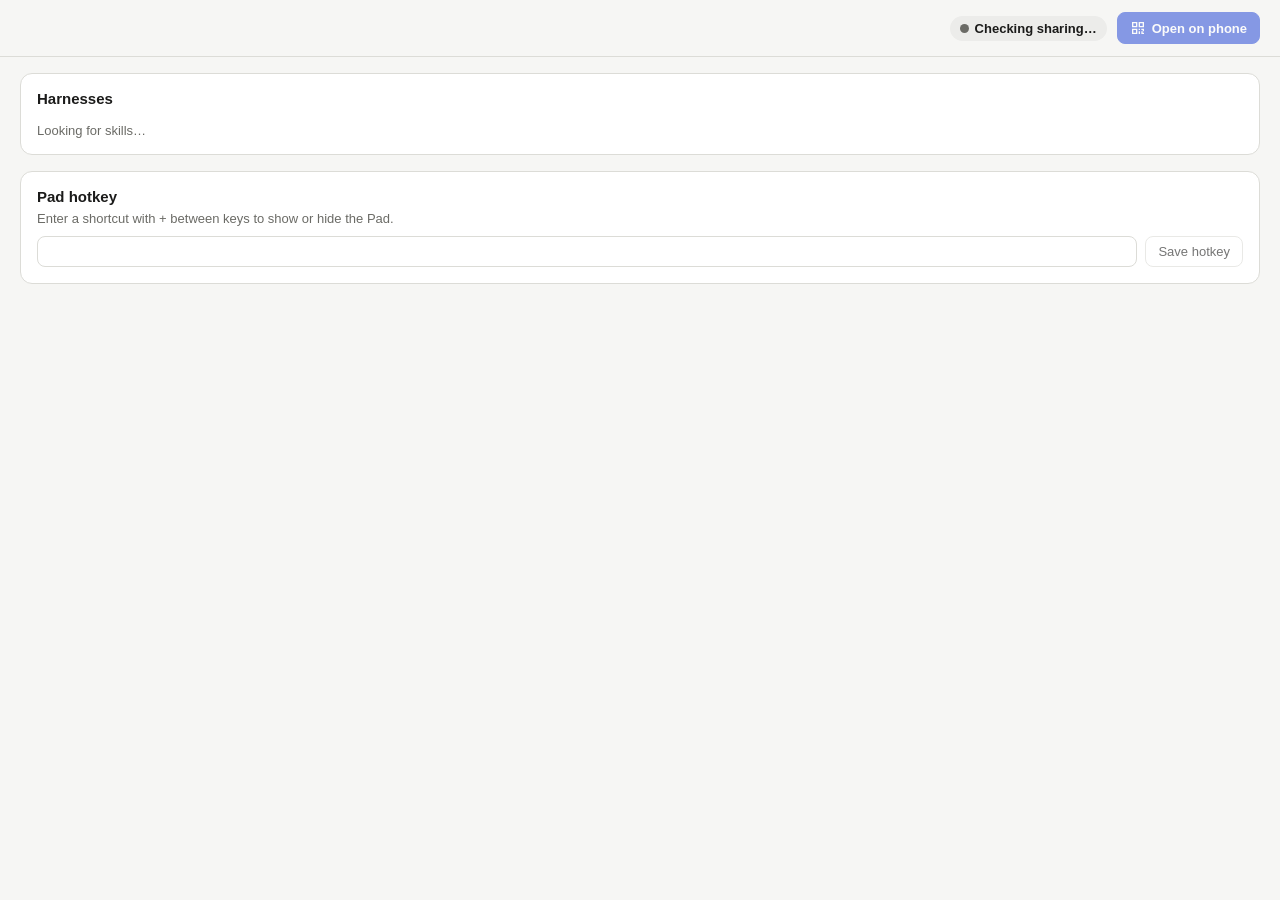
==== crates/app/ui/index.html @ 4991b8f2 "Implement the Skills Pad desktop shell Co-Authored-By: Codex <noreply@openai.com>" ====
<!doctype html>
<html lang="en">
<head>
  <meta charset="utf-8">
  <meta name="viewport" content="width=device-width, initial-scale=1">
  <title>Skills Pad</title>
  <link rel="stylesheet" href="pad.css">
  <script src="pad.js" defer></script>
</head>
<body>
  <header class="toolbar">
    <span class="pill" role="status">
      <span id="sharing-dot" class="dot" aria-hidden="true"></span>
      <span id="sharing-status">Checking sharing…</span>
    </span>
    <button id="open-on-phone" class="btn primary" type="button" disabled>
      <svg viewBox="0 0 24 24" width="16" height="16" fill="currentColor" aria-hidden="true">
        <path d="M3 3h8v8H3zm2 2v4h4V5zm8-2h8v8h-8zm2 2v4h4V5zM3 13h8v8H3zm2 2v4h4v-4zm8-2h2v2h-2zm4 0h4v2h-4zm-4 4h2v4h-2zm4 0h2v2h2v2h-4zm2-2h2v2h-2z"/>
      </svg>
      Open on phone
    </button>
    <button id="stop-sharing" class="btn danger" type="button" hidden>Stop sharing</button>
  </header>
  <main>
    <p id="sharing-error" class="error" role="alert" hidden></p>

    <section id="pairing" class="card share" aria-labelledby="pairing-title" hidden>
      <h2 id="pairing-title">Open on phone</h2>
      <p class="muted">Scan the QR code with your phone’s camera.</p>
      <img id="qr" width="216" height="216" alt="QR code for the sharing URL">
      <p id="sharing-url" class="url"></p>
    </section>

    <section class="card" aria-labelledby="harness-heading">
      <h2 id="harness-heading">Harnesses</h2>
      <ul id="harnesses" class="palette" aria-label="Harness skill counts"></ul>
      <p id="harness-message" class="muted" role="status">Looking for skills…</p>
    </section>

    <section class="card">
      <form id="hotkey-form">
        <label for="hotkey">Pad hotkey</label>
        <p id="hotkey-help" class="muted">Enter a shortcut with + between keys to show or hide the Pad.</p>
        <div class="form-row">
          <input id="hotkey" type="text" autocomplete="off" autocapitalize="off" spellcheck="false"
                 aria-describedby="hotkey-help hotkey-error" required disabled>
          <button id="save-hotkey" class="btn" type="submit" disabled>Save hotkey</button>
        </div>
        <p id="hotkey-error" class="error" role="alert" hidden></p>
        <p id="hotkey-status" class="muted" role="status" hidden></p>
      </form>
    </section>
  </main>
</body>
</html>
---- crates/app/ui/pad.css ----
:root {
  color-scheme: light dark;
  --bg: #f6f6f4;
  --surface: #fff;
  --surface-2: #ececea;
  --text: #1b1b1a;
  --muted: #6b6b66;
  --line: #dcdcd7;
  --accent: #3b5bdb;
  --accent-text: #fff;
  --working: #2f9e44;
  --danger: #b42626;
  font: 13px -apple-system, BlinkMacSystemFont, "Segoe UI", Roboto, sans-serif;
}

@media (prefers-color-scheme: dark) {
  :root {
    --bg: #121212;
    --surface: #1d1d1c;
    --surface-2: #2a2a28;
    --text: #ececea;
    --muted: #9a9a94;
    --line: #33332f;
    --accent: #748ffc;
    --accent-text: #0d0d0d;
    --working: #51cf66;
    --danger: #ff8787;
  }
}

* { box-sizing: border-box; }
[hidden] { display: none !important; }

body {
  margin: 0;
  color: var(--text);
  background: var(--bg);
}

.toolbar {
  display: flex;
  flex-wrap: wrap;
  justify-content: flex-end;
  align-items: center;
  gap: 10px;
  padding: 12px 20px;
  border-bottom: 1px solid var(--line);
}

.pill {
  display: inline-flex;
  gap: 6px;
  align-items: center;
  padding: 5px 10px;
  border-radius: 999px;
  background: var(--surface-2);
  font-weight: 600;
}

.dot { width: 9px; height: 9px; border-radius: 50%; background: var(--muted); }
.dot.active { background: var(--working); }

main {
  display: grid;
  gap: 16px;
  padding: 16px 20px 20px;
}

.card {
  min-width: 0;
  padding: 16px;
  border: 1px solid var(--line);
  border-radius: 12px;
  background: var(--surface);
}

h2, label { margin: 0; font-size: 15px; font-weight: 650; }
p { margin: 6px 0 0; }
.muted { color: var(--muted); }
.error { color: var(--danger); }

.palette {
  display: flex;
  flex-wrap: wrap;
  gap: 8px;
  margin: 10px 0 0;
  padding: 0;
  list-style: none;
}

.chip {
  display: inline-flex;
  gap: 6px;
  align-items: center;
  padding: 5px 10px;
  border: 1px solid var(--line);
  border-radius: 8px;
  background: var(--surface-2);
  font-weight: 600;
  font-size: 12.5px;
}

.count { color: var(--muted); font-weight: 500; font-variant-numeric: tabular-nums; }

.btn, input {
  color: inherit;
  background: var(--surface);
  border: 1px solid var(--line);
  border-radius: 8px;
  font: inherit;
  padding: 7px 12px;
}

.btn {
  display: inline-flex;
  align-items: center;
  gap: 6px;
  white-space: nowrap;
  cursor: pointer;
}

.btn:hover { background: var(--surface-2); }
.btn.primary { color: var(--accent-text); background: var(--accent); border-color: var(--accent); font-weight: 600; }
.btn.primary:not(:disabled):hover { filter: brightness(1.1); }
.btn.danger { color: var(--danger); }
.btn:disabled { opacity: .6; cursor: default; }
:focus-visible { outline: 2px solid var(--accent); outline-offset: 2px; }

.form-row { display: flex; gap: 8px; margin: 10px 0 0; }
.form-row input { flex: 1; min-width: 0; }

.share { text-align: center; }
.share h2 { font-size: 20px; }

#qr {
  display: block;
  margin: 10px auto;
  padding: 8px;
  border-radius: 10px;
  background: #fff;
}

.url {
  padding: 8px 10px;
  border-radius: 8px;
  background: var(--surface-2);
  font: 12px ui-monospace, SFMono-Regular, Menlo, monospace;
  overflow-wrap: anywhere;
  text-align: left;
}
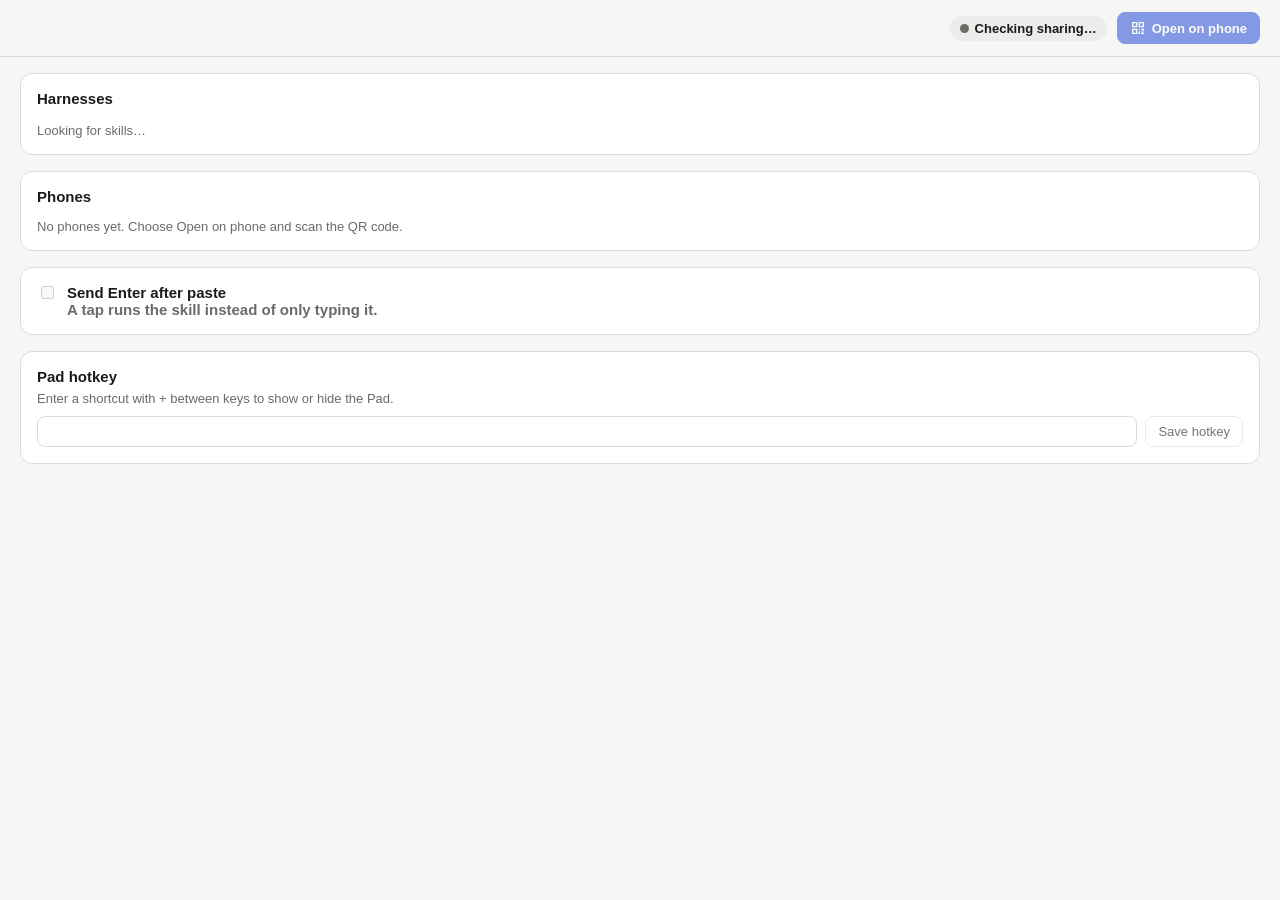
==== commit 5db9e216: "Wire the Pad to the real paster, phones and Send Enter - SystemPaster replaces the placeholder; Taur" ====
--- a/crates/app/ui/index.html
+++ b/crates/app/ui/index.html
@@ -37,6 +37,23 @@
       <p id="harness-message" class="muted" role="status">Looking for skills…</p>
     </section>
 
+    <section class="card" aria-labelledby="phones-heading">
+      <h2 id="phones-heading">Phones</h2>
+      <ul id="phones" class="phones"></ul>
+      <p id="phones-message" class="muted" role="status">No phones yet. Choose Open on phone and scan the QR code.</p>
+      <p id="phones-error" class="error" role="alert" hidden></p>
+    </section>
+
+    <section class="card">
+      <label class="toggle">
+        <input id="send-enter" type="checkbox" disabled>
+        <span>
+          <b>Send Enter after paste</b>
+          <span class="muted">A tap runs the skill instead of only typing it.</span>
+        </span>
+      </label>
+    </section>
+
     <section class="card">
       <form id="hotkey-form">
         <label for="hotkey">Pad hotkey</label>
--- a/crates/app/ui/pad.css
+++ b/crates/app/ui/pad.css
@@ -148,3 +148,17 @@
   overflow-wrap: anywhere;
   text-align: left;
 }
+
+.phones { list-style: none; margin: 8px 0 0; padding: 0; display: grid; gap: 8px; }
+.phone { display: flex; align-items: center; gap: 10px; padding: 10px 12px; border: 1px solid var(--line);
+  border-radius: 10px; background: var(--bg); }
+.phone .who { flex: 1; min-width: 0; }
+.phone .who b { display: block; overflow: hidden; text-overflow: ellipsis; white-space: nowrap; }
+.phone .who input { width: 100%; font: inherit; padding: 4px 6px; border-radius: 6px; border: 1px solid var(--accent);
+  background: var(--surface); color: inherit; }
+.phone .actions { display: flex; gap: 6px; flex: none; }
+.phone .dot { background: var(--muted); }
+.phone .dot.active { background: var(--working); }
+.toggle { display: flex; gap: 10px; align-items: flex-start; cursor: pointer; }
+.toggle input { margin-top: 2px; }
+.toggle b, .toggle .muted { display: block; }
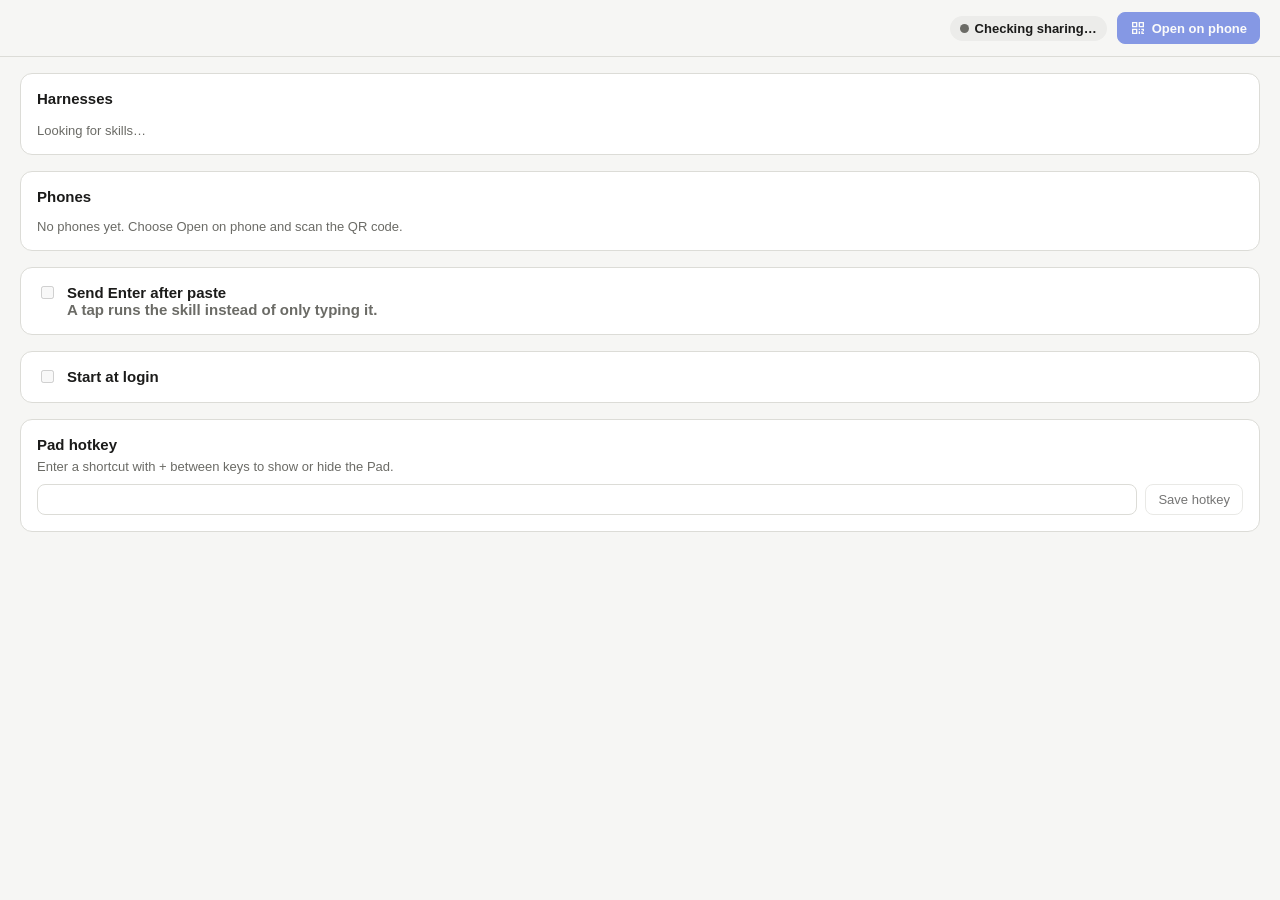
==== commit 99002224: "Gate sharing on macOS Accessibility and add start at login Co-Authored-By: Codex <noreply@openai.com" ====
--- a/crates/app/ui/index.html
+++ b/crates/app/ui/index.html
@@ -23,6 +23,16 @@
   </header>
   <main>
     <p id="sharing-error" class="error" role="alert" hidden></p>
+    <p id="accessibility-status-error" class="error" role="alert" hidden></p>
+
+    <section id="accessibility" class="card" aria-labelledby="accessibility-title" hidden>
+      <h2 id="accessibility-title">Accessibility access required</h2>
+      <p class="muted">Skills Pad needs Accessibility access to paste at your cursor. In System Settings, go to Privacy &amp; Security → Accessibility and turn on Skills Pad.</p>
+      <div class="form-row">
+        <button id="grant-access" class="btn" type="button">Grant access</button>
+      </div>
+      <p id="grant-access-error" class="error" role="alert" hidden></p>
+    </section>
 
     <section id="pairing" class="card share" aria-labelledby="pairing-title" hidden>
       <h2 id="pairing-title">Open on phone</h2>
@@ -55,6 +65,14 @@
     </section>
 
     <section class="card">
+      <label class="toggle">
+        <input id="start-at-login" type="checkbox" aria-describedby="start-at-login-error" disabled>
+        <b>Start at login</b>
+      </label>
+      <p id="start-at-login-error" class="error" role="alert" hidden></p>
+    </section>
+
+    <section class="card">
       <form id="hotkey-form">
         <label for="hotkey">Pad hotkey</label>
         <p id="hotkey-help" class="muted">Enter a shortcut with + between keys to show or hide the Pad.</p>
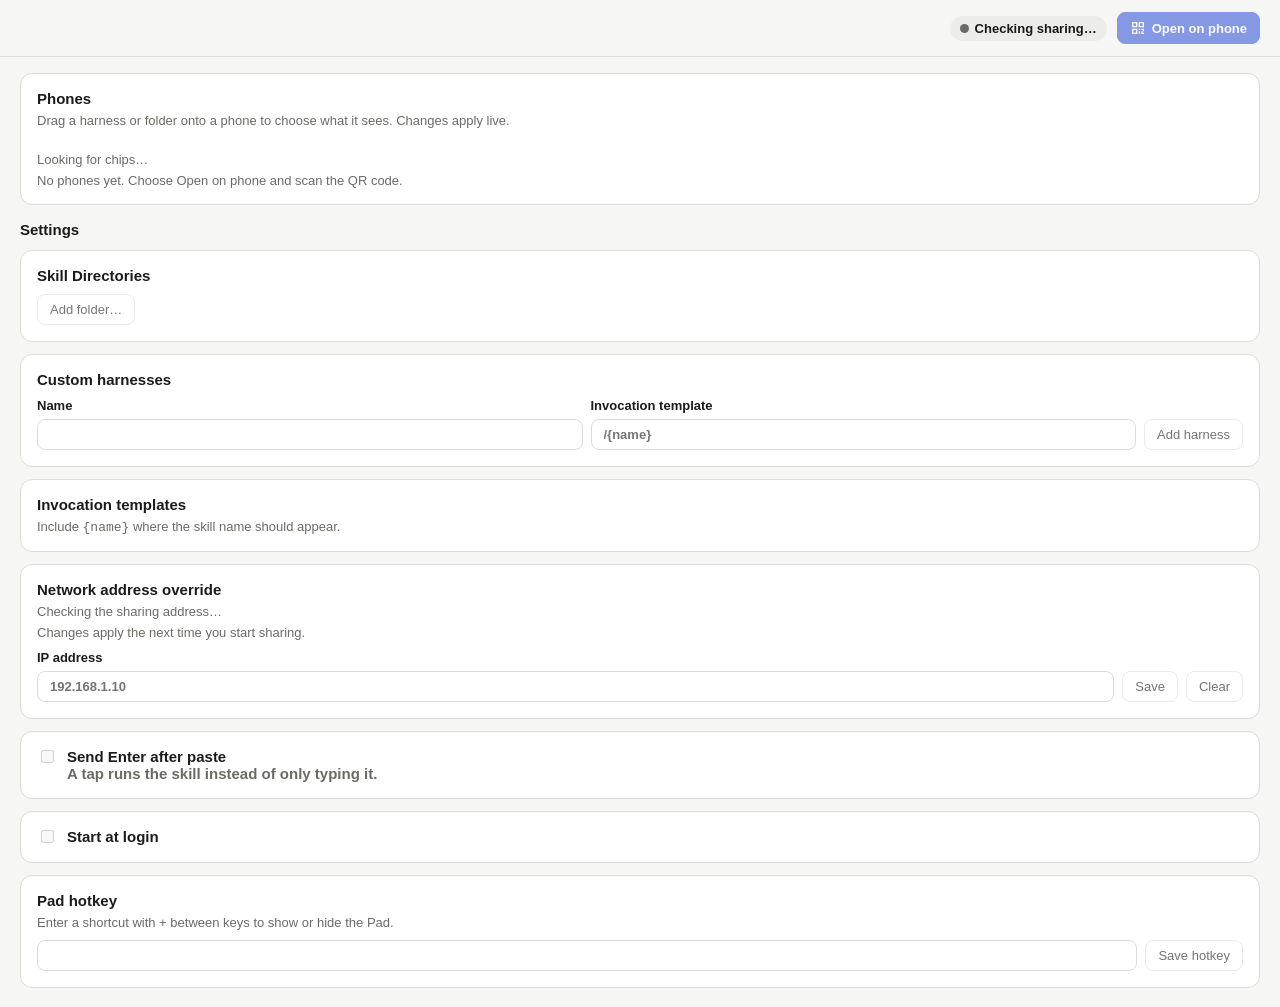
==== commit c563f8b8: "Build Pad phone views and settings Co-Authored-By: Codex <noreply@openai.com>" ====
--- a/crates/app/ui/index.html
+++ b/crates/app/ui/index.html
@@ -6,6 +6,7 @@
   <title>Skills Pad</title>
   <link rel="stylesheet" href="pad.css">
   <script src="pad.js" defer></script>
+  <script src="settings.js" defer></script>
 </head>
 <body>
   <header class="toolbar">
@@ -41,49 +42,117 @@
       <p id="sharing-url" class="url"></p>
     </section>
 
-    <section class="card" aria-labelledby="harness-heading">
-      <h2 id="harness-heading">Harnesses</h2>
-      <ul id="harnesses" class="palette" aria-label="Harness skill counts"></ul>
-      <p id="harness-message" class="muted" role="status">Looking for skills…</p>
-    </section>
-
     <section class="card" aria-labelledby="phones-heading">
-      <h2 id="phones-heading">Phones</h2>
+      <h2 id="phones-heading" tabindex="-1">Phones</h2>
+      <p class="muted">Drag a harness or folder onto a phone to choose what it sees. Changes apply live.</p>
+      <ul id="chip-palette" class="palette" aria-label="Available chips"></ul>
+      <p id="chip-message" class="muted" role="status">Looking for chips…</p>
       <ul id="phones" class="phones"></ul>
       <p id="phones-message" class="muted" role="status">No phones yet. Choose Open on phone and scan the QR code.</p>
+      <p id="phones-status" class="visually-hidden" role="status"></p>
       <p id="phones-error" class="error" role="alert" hidden></p>
     </section>
 
-    <section class="card">
-      <label class="toggle">
-        <input id="send-enter" type="checkbox" disabled>
-        <span>
-          <b>Send Enter after paste</b>
-          <span class="muted">A tap runs the skill instead of only typing it.</span>
-        </span>
-      </label>
-    </section>
+    <section class="settings" aria-labelledby="settings-heading">
+      <h2 id="settings-heading">Settings</h2>
+      <p id="settings-error" class="error" role="alert" hidden></p>
 
-    <section class="card">
-      <label class="toggle">
-        <input id="start-at-login" type="checkbox" aria-describedby="start-at-login-error" disabled>
-        <b>Start at login</b>
-      </label>
-      <p id="start-at-login-error" class="error" role="alert" hidden></p>
-    </section>
+      <section class="card" aria-labelledby="directories-heading">
+        <h3 id="directories-heading">Skill Directories</h3>
+        <p id="directories-empty" class="muted" hidden>No skill directories added.</p>
+        <ul id="directories" class="settings-list"></ul>
+        <form id="directory-form">
+          <div class="form-row">
+            <button id="pick-directory" class="btn" type="button" disabled>Add folder…</button>
+          </div>
+          <div id="directory-assignment" hidden>
+            <p id="directory-path" class="path"></p>
+            <label for="directory-harness">Harness</label>
+            <div class="form-row">
+              <select id="directory-harness" aria-describedby="directory-path" required></select>
+              <button class="btn" type="submit">Add directory</button>
+              <button id="cancel-directory" class="btn" type="button">Cancel</button>
+            </div>
+          </div>
+        </form>
+        <p id="directories-error" class="error" role="alert" hidden></p>
+      </section>
 
-    <section class="card">
-      <form id="hotkey-form">
-        <label for="hotkey">Pad hotkey</label>
-        <p id="hotkey-help" class="muted">Enter a shortcut with + between keys to show or hide the Pad.</p>
-        <div class="form-row">
-          <input id="hotkey" type="text" autocomplete="off" autocapitalize="off" spellcheck="false"
-                 aria-describedby="hotkey-help hotkey-error" required disabled>
-          <button id="save-hotkey" class="btn" type="submit" disabled>Save hotkey</button>
-        </div>
-        <p id="hotkey-error" class="error" role="alert" hidden></p>
-        <p id="hotkey-status" class="muted" role="status" hidden></p>
-      </form>
+      <section class="card" aria-labelledby="custom-heading">
+        <h3 id="custom-heading">Custom harnesses</h3>
+        <p id="custom-empty" class="muted" hidden>No custom harnesses added.</p>
+        <ul id="custom-harnesses" class="settings-list"></ul>
+        <form id="custom-form">
+          <fieldset disabled>
+            <div class="form-row">
+              <label class="field">Name <input id="custom-name" type="text" required></label>
+              <label class="field">Invocation template
+                <input id="custom-template" type="text" placeholder="/{name}" aria-describedby="template-hint"
+                       autocomplete="off" spellcheck="false" required>
+              </label>
+              <button class="btn" type="submit">Add harness</button>
+            </div>
+          </fieldset>
+        </form>
+        <p id="custom-error" class="error" role="alert" hidden></p>
+      </section>
+
+      <section class="card" aria-labelledby="templates-heading">
+        <h3 id="templates-heading">Invocation templates</h3>
+        <p id="template-hint" class="muted">Include <code>{name}</code> where the skill name should appear.</p>
+        <div id="templates" class="settings-list"></div>
+      </section>
+
+      <section class="card" aria-labelledby="network-heading">
+        <h3 id="network-heading">Network address override</h3>
+        <p id="network-current" class="muted" role="status">Checking the sharing address…</p>
+        <p id="network-hint" class="muted">Changes apply the next time you start sharing.</p>
+        <form id="network-form">
+          <fieldset disabled>
+            <div class="form-row">
+              <label class="field">IP address
+                <input id="network-address" type="text" placeholder="192.168.1.10" autocomplete="off"
+                       autocapitalize="off" spellcheck="false" aria-describedby="network-hint network-error" required>
+              </label>
+              <button class="btn" type="submit">Save</button>
+              <button id="clear-network" class="btn" type="button">Clear</button>
+            </div>
+          </fieldset>
+        </form>
+        <p id="network-error" class="error" role="alert" hidden></p>
+      </section>
+
+      <section class="card">
+        <label class="toggle">
+          <input id="send-enter" type="checkbox" disabled>
+          <span>
+            <b>Send Enter after paste</b>
+            <span class="muted">A tap runs the skill instead of only typing it.</span>
+          </span>
+        </label>
+      </section>
+
+      <section class="card">
+        <label class="toggle">
+          <input id="start-at-login" type="checkbox" aria-describedby="start-at-login-error" disabled>
+          <b>Start at login</b>
+        </label>
+        <p id="start-at-login-error" class="error" role="alert" hidden></p>
+      </section>
+
+      <section class="card">
+        <form id="hotkey-form">
+          <label for="hotkey">Pad hotkey</label>
+          <p id="hotkey-help" class="muted">Enter a shortcut with + between keys to show or hide the Pad.</p>
+          <div class="form-row">
+            <input id="hotkey" type="text" autocomplete="off" autocapitalize="off" spellcheck="false"
+                   aria-describedby="hotkey-help hotkey-error" required disabled>
+            <button id="save-hotkey" class="btn" type="submit" disabled>Save hotkey</button>
+          </div>
+          <p id="hotkey-error" class="error" role="alert" hidden></p>
+          <p id="hotkey-status" class="muted" role="status" hidden></p>
+        </form>
+      </section>
     </section>
   </main>
 </body>
--- a/crates/app/ui/pad.css
+++ b/crates/app/ui/pad.css
@@ -74,7 +74,7 @@
   background: var(--surface);
 }
 
-h2, label { margin: 0; font-size: 15px; font-weight: 650; }
+h2, h3, label { margin: 0; font-size: 15px; font-weight: 650; }
 p { margin: 6px 0 0; }
 .muted { color: var(--muted); }
 .error { color: var(--danger); }
@@ -83,7 +83,7 @@
   display: flex;
   flex-wrap: wrap;
   gap: 8px;
-  margin: 10px 0 0;
+  margin: 10px 0 14px;
   padding: 0;
   list-style: none;
 }
@@ -98,11 +98,28 @@
   background: var(--surface-2);
   font-weight: 600;
   font-size: 12.5px;
-}
-
-.count { color: var(--muted); font-weight: 500; font-variant-numeric: tabular-nums; }
-
-.btn, input {
+  overflow-wrap: anywhere;
+  user-select: none;
+}
+
+.chip[draggable="true"] { cursor: grab; }
+.chip[draggable="true"]:active { cursor: grabbing; }
+.chip.dir { font-family: ui-monospace, Menlo, monospace; font-weight: 500; }
+.chip .remove-chip {
+  padding: 0;
+  min-width: 18px;
+  min-height: 18px;
+  justify-content: center;
+  border: 0;
+  border-radius: 4px;
+  background: transparent;
+  color: var(--muted);
+  font-size: 16px;
+  line-height: 1;
+}
+.chip .remove-chip:hover { color: var(--danger); background: var(--surface); }
+
+.btn, input, select {
   color: inherit;
   background: var(--surface);
   border: 1px solid var(--line);
@@ -149,16 +166,58 @@
   text-align: left;
 }
 
-.phones { list-style: none; margin: 8px 0 0; padding: 0; display: grid; gap: 8px; }
-.phone { display: flex; align-items: center; gap: 10px; padding: 10px 12px; border: 1px solid var(--line);
-  border-radius: 10px; background: var(--bg); }
-.phone .who { flex: 1; min-width: 0; }
-.phone .who b { display: block; overflow: hidden; text-overflow: ellipsis; white-space: nowrap; }
-.phone .who input { width: 100%; font: inherit; padding: 4px 6px; border-radius: 6px; border: 1px solid var(--accent);
-  background: var(--surface); color: inherit; }
-.phone .actions { display: flex; gap: 6px; flex: none; }
-.phone .dot { background: var(--muted); }
-.phone .dot.active { background: var(--working); }
+.phones {
+  list-style: none;
+  margin: 0;
+  padding: 0;
+  display: grid;
+  grid-template-columns: repeat(auto-fill, minmax(min(100%, 250px), 1fr));
+  gap: 12px;
+}
+
+.phonecard { min-width: 0; padding: 12px; border: 1px solid var(--line); border-radius: 10px; background: var(--bg); }
+.phonecard.over { border-color: var(--accent); box-shadow: 0 0 0 3px color-mix(in srgb, var(--accent) 25%, transparent); }
+.phone-head { display: flex; align-items: center; gap: 8px; }
+.phone-head .dot { flex: none; }
+.phone-head b, .phone-head input { flex: 1; min-width: 0; overflow-wrap: anywhere; }
+.phone-head input { padding: 4px 6px; }
+.phone-head .muted { font-size: 12.5px; }
+.phonecard .drop {
+  display: flex;
+  flex-wrap: wrap;
+  align-content: flex-start;
+  gap: 6px;
+  min-height: 64px;
+  margin: 10px 0;
+  padding: 8px;
+  border: 1px dashed var(--line);
+  border-radius: 8px;
+}
+.phonecard .view-note { flex-basis: 100%; font-size: 12.5px; }
+.phonecard .actions, .view-controls { display: flex; flex-wrap: wrap; gap: 6px; }
+.view-controls { flex-basis: 100%; }
+.view-controls select, #directory-harness { max-width: 100%; }
+.view-controls .btn, .view-controls select { padding: 4px 8px; }
+.visually-hidden { position: absolute; width: 1px; height: 1px; padding: 0; margin: -1px;
+  overflow: hidden; clip-path: inset(50%); white-space: nowrap; }
+
+.settings { display: grid; gap: 12px; }
+.settings fieldset { margin: 0; padding: 0; border: 0; min-width: 0; }
+.settings .form-row { flex-wrap: wrap; align-items: end; }
+.settings .field { display: grid; flex: 1 1 135px; min-width: 0; gap: 6px; font-size: 13px; }
+.settings-list { list-style: none; margin: 0; padding: 0; }
+.settings-list > li {
+  display: flex;
+  align-items: center;
+  justify-content: space-between;
+  gap: 8px;
+  margin-top: 8px;
+  padding: 8px 0;
+  border-bottom: 1px solid var(--line);
+}
+.settings-list form + form { border-top: 1px solid var(--line); margin-top: 10px; }
+.path { overflow-wrap: anywhere; }
+#directory-path { margin-bottom: 8px; }
 .toggle { display: flex; gap: 10px; align-items: flex-start; cursor: pointer; }
 .toggle input { margin-top: 2px; }
 .toggle b, .toggle .muted { display: block; }
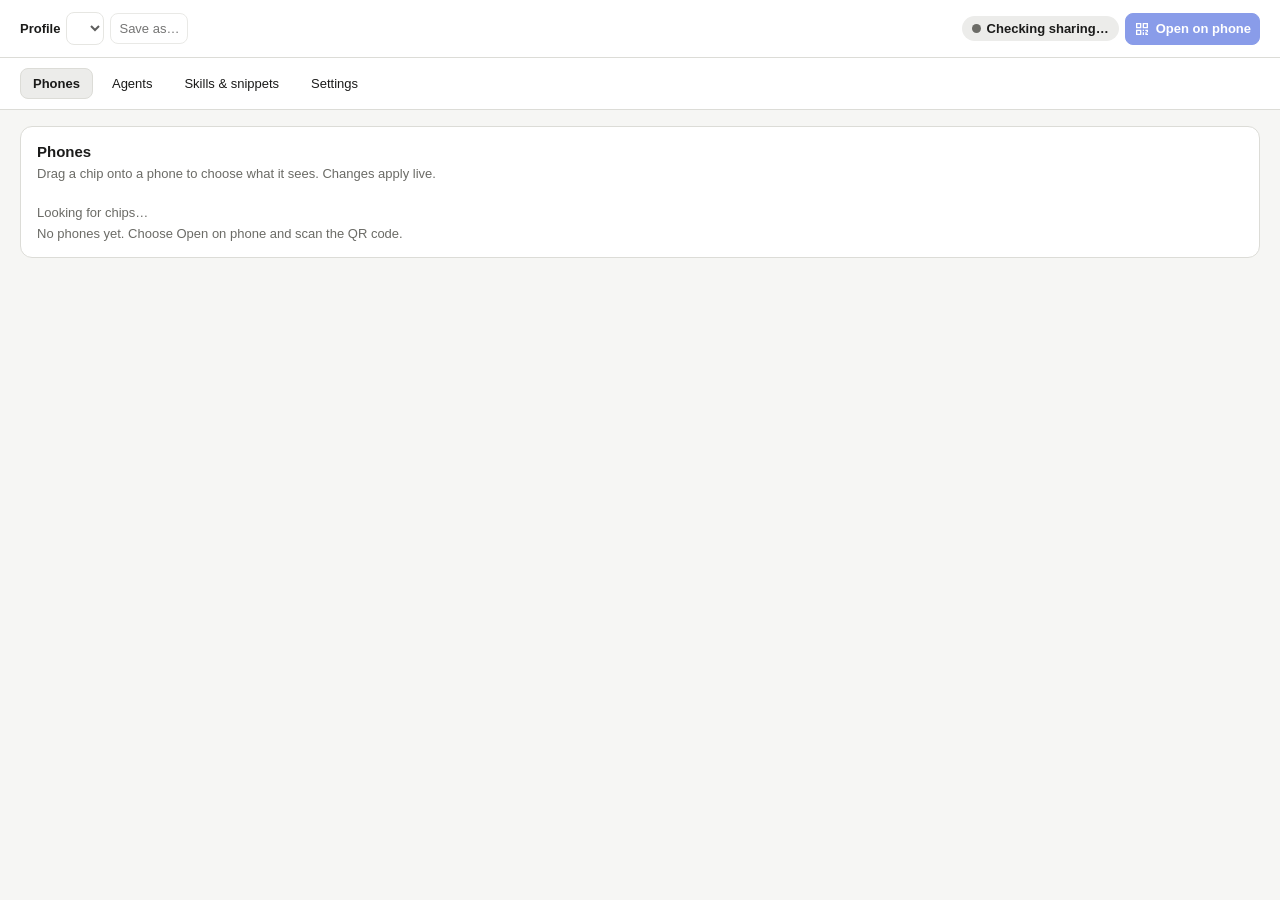
==== commit 63c8898a: "Complete the Skills Pad desktop workspace Co-Authored-By: Codex <noreply@openai.com>" ====
--- a/crates/app/ui/index.html
+++ b/crates/app/ui/index.html
@@ -7,21 +7,56 @@
   <link rel="stylesheet" href="pad.css">
   <script src="pad.js" defer></script>
   <script src="settings.js" defer></script>
+  <script src="workspace.js" defer></script>
+  <script src="markdown.js" defer></script>
+  <script src="agents.js" defer></script>
+  <script src="saved-text.js" defer></script>
 </head>
 <body>
   <header class="toolbar">
-    <span class="pill" role="status">
-      <span id="sharing-dot" class="dot" aria-hidden="true"></span>
-      <span id="sharing-status">Checking sharing…</span>
-    </span>
-    <button id="open-on-phone" class="btn primary" type="button" disabled>
-      <svg viewBox="0 0 24 24" width="16" height="16" fill="currentColor" aria-hidden="true">
-        <path d="M3 3h8v8H3zm2 2v4h4V5zm8-2h8v8h-8zm2 2v4h4V5zM3 13h8v8H3zm2 2v4h4v-4zm8-2h2v2h-2zm4 0h4v2h-4zm-4 4h2v4h-2zm4 0h2v2h2v2h-4zm2-2h2v2h-2z"/>
-      </svg>
-      Open on phone
-    </button>
-    <button id="stop-sharing" class="btn danger" type="button" hidden>Stop sharing</button>
+    <label class="profile-picker">Profile
+      <select id="profiles" disabled></select>
+    </label>
+    <button class="btn" id="save-profile" type="button" disabled>Save as…</button>
+    <details class="profile-menu" id="profile-menu" hidden>
+      <summary class="btn" aria-label="Manage profile" title="Manage profile">⋯</summary>
+      <div class="card">
+        <button class="btn" id="rename-profile" type="button">Rename…</button>
+        <button class="btn danger" id="delete-profile" type="button">Delete…</button>
+      </div>
+    </details>
+    <div class="sharing-controls">
+      <span class="pill" role="status">
+        <span id="sharing-dot" class="dot" aria-hidden="true"></span>
+        <span id="sharing-status">Checking sharing…</span>
+      </span>
+      <button id="open-on-phone" class="btn primary" type="button" disabled>
+        <svg viewBox="0 0 24 24" width="16" height="16" fill="currentColor" aria-hidden="true">
+          <path d="M3 3h8v8H3zm2 2v4h4V5zm8-2h8v8h-8zm2 2v4h4V5zM3 13h8v8H3zm2 2v4h4v-4zm8-2h2v2h-2zm4 0h4v2h-4zm-4 4h2v4h-2zm4 0h2v2h2v2h-4zm2-2h2v2h-2z"/>
+        </svg>
+        Open on phone
+      </button>
+      <button id="stop-sharing" class="btn danger" type="button" hidden>Stop sharing</button>
+    </div>
   </header>
+  <form id="profile-form" class="profile-form" hidden>
+    <div class="form-row">
+      <label id="profile-name-field" class="field">Profile name
+        <input id="profile-name" autocomplete="off" required>
+      </label>
+      <p id="profile-confirm"></p>
+      <button class="btn" id="profile-submit" type="submit">Save profile</button>
+      <button class="btn" id="profile-cancel" type="button">Cancel</button>
+    </div>
+  </form>
+  <p id="profile-status" class="visually-hidden" role="status"></p>
+  <p id="profile-error" class="profile-error error" role="alert" hidden></p>
+  <nav class="pad-nav" aria-label="Pad sections">
+    <button class="btn" type="button" aria-controls="phones-panel" aria-pressed="true">Phones</button>
+    <button class="btn" type="button" aria-controls="agents-panel" aria-pressed="false">Agents</button>
+    <button class="btn" type="button" aria-controls="saved-text-panel" aria-pressed="false">Skills &amp; snippets</button>
+    <button class="btn" type="button" aria-controls="settings-panel" aria-pressed="false">Settings</button>
+  </nav>
   <main>
     <p id="sharing-error" class="error" role="alert" hidden></p>
     <p id="accessibility-status-error" class="error" role="alert" hidden></p>
@@ -35,27 +70,82 @@
       <p id="grant-access-error" class="error" role="alert" hidden></p>
     </section>
 
-    <section id="pairing" class="card share" aria-labelledby="pairing-title" hidden>
-      <h2 id="pairing-title">Open on phone</h2>
-      <p class="muted">Scan the QR code with your phone’s camera.</p>
-      <img id="qr" width="216" height="216" alt="QR code for the sharing URL">
-      <p id="sharing-url" class="url"></p>
-    </section>
-
-    <section class="card" aria-labelledby="phones-heading">
-      <h2 id="phones-heading" tabindex="-1">Phones</h2>
-      <p class="muted">Drag a harness or folder onto a phone to choose what it sees. Changes apply live.</p>
-      <ul id="chip-palette" class="palette" aria-label="Available chips"></ul>
-      <p id="chip-message" class="muted" role="status">Looking for chips…</p>
-      <ul id="phones" class="phones"></ul>
-      <p id="phones-message" class="muted" role="status">No phones yet. Choose Open on phone and scan the QR code.</p>
-      <p id="phones-status" class="visually-hidden" role="status"></p>
-      <p id="phones-error" class="error" role="alert" hidden></p>
-    </section>
-
-    <section class="settings" aria-labelledby="settings-heading">
+    <div id="phones-panel" class="panel-stack">
+      <section id="pairing" class="card share" aria-labelledby="pairing-title" hidden>
+        <h2 id="pairing-title" tabindex="-1">Open on phone</h2>
+        <p class="muted">Scan the QR code with your phone’s camera.</p>
+        <img id="qr" width="216" height="216" alt="QR code for the sharing URL">
+        <p id="sharing-url" class="url"></p>
+      </section>
+
+      <section class="card" aria-labelledby="phones-heading">
+        <h2 id="phones-heading" tabindex="-1">Phones</h2>
+        <p class="muted">Drag a chip onto a phone to choose what it sees. Changes apply live.</p>
+        <ul id="chip-palette" class="palette" aria-label="Available chips"></ul>
+        <p id="chip-message" class="muted" role="status">Looking for chips…</p>
+        <ul id="phones" class="phones"></ul>
+        <p id="phones-message" class="muted" role="status">No phones yet. Choose Open on phone and scan the QR code.</p>
+        <p id="phones-status" class="visually-hidden" role="status"></p>
+        <p id="phones-error" class="error" role="alert" hidden></p>
+      </section>
+
+    </div>
+
+    <section id="agents-panel" class="card" aria-labelledby="agents-heading" hidden>
+      <div class="section-head">
+        <h2 id="agents-heading" tabindex="-1">Agents</h2>
+        <button class="btn" id="session-settings" type="button">Session settings</button>
+      </div>
+      <p id="sessions-message" class="muted">Looking for sessions…</p>
+      <p id="sessions-error" class="error" role="alert" hidden></p>
+      <p id="implement-status" class="muted" role="status" hidden></p>
+      <ul id="sessions" class="session-list"></ul>
+    </section>
+
+    <section id="saved-text-panel" class="panel-stack" aria-label="Skills and snippets" hidden>
+      <section class="card" aria-labelledby="skills-heading">
+        <h2 id="skills-heading">Skills</h2>
+        <div class="form-row">
+          <label class="field">Search skills <input id="skill-search" type="search" autocomplete="off"></label>
+          <button id="refresh-skills" type="button" class="btn">Refresh</button>
+        </div>
+        <label class="field skill-select">Skill <select id="skill-select" disabled></select></label>
+        <div id="presets" hidden>
+          <h3>Argument presets</h3>
+          <p class="muted">Preset text is appended to the skill invocation.</p>
+          <div id="preset-list" class="editor-list"></div>
+        </div>
+        <p id="skills-error" class="error" role="alert" hidden></p>
+        <p id="skills-status" class="muted" role="status" hidden></p>
+      </section>
+      <section class="card" aria-labelledby="snippets-heading">
+        <h2 id="snippets-heading">Snippets</h2>
+        <p class="muted">Drag snippets or use the Up and Down buttons to change their order.</p>
+        <div id="snippet-list" class="editor-list"></div>
+        <p id="snippets-error" class="error" role="alert" hidden></p>
+        <p id="snippets-status" class="muted" role="status" hidden></p>
+      </section>
+    </section>
+
+    <section id="settings-panel" class="settings" aria-labelledby="settings-heading" hidden>
       <h2 id="settings-heading">Settings</h2>
       <p id="settings-error" class="error" role="alert" hidden></p>
+
+      <section class="card" aria-labelledby="session-settings-heading">
+        <h3 id="session-settings-heading" tabindex="-1">Show session status</h3>
+        <p class="muted">Install local hooks to see Claude Code and Codex sessions.</p>
+        <div id="hook-settings" class="editor-list"></div>
+        <div id="threshold-setting"></div>
+      </section>
+
+      <section class="card" aria-labelledby="ticket-settings-heading">
+        <h3 id="ticket-settings-heading">Project tickets</h3>
+        <p class="muted">The pattern is relative to each project. Use forward slashes and <code>*</code> within a path segment.</p>
+        <div id="ticket-pattern-setting"></div>
+        <h3 class="subheading">Implement templates</h3>
+        <p class="muted">Use <code>{path}</code> where the ticket’s project-relative path should appear.</p>
+        <div id="implement-settings" class="editor-list"></div>
+      </section>
 
       <section class="card" aria-labelledby="directories-heading">
         <h3 id="directories-heading">Skill Directories</h3>
@@ -155,5 +245,27 @@
       </section>
     </section>
   </main>
+
+  <dialog id="tickets-dialog" aria-labelledby="tickets-title">
+    <header class="section-head">
+      <h2 id="tickets-title" tabindex="-1">Pending tickets</h2>
+      <form method="dialog"><button class="btn" type="submit">Close</button></form>
+    </header>
+    <p class="muted path" id="tickets-project"></p>
+    <div id="ticket-nav" class="form-row">
+      <button class="btn" type="button" id="tickets-refresh">Refresh</button>
+      <button class="btn" type="button" id="tickets-back" hidden>Back to tickets</button>
+    </div>
+    <div id="implement-warning" class="notice" hidden>
+      <p>The command is pasted and Enter is pressed in whichever app has focus after the Pad hides. Focus this session’s terminal before opening the Pad.</p>
+      <div class="form-row">
+        <button class="btn primary" type="button" id="implement-continue">Continue</button>
+        <button class="btn" type="button" id="implement-cancel">Cancel</button>
+      </div>
+    </div>
+    <p id="tickets-message" class="muted" role="status" hidden></p>
+    <p id="tickets-error" class="error" role="alert" hidden></p>
+    <div id="tickets-content"></div>
+  </dialog>
 </body>
 </html>
--- a/crates/app/ui/pad.css
+++ b/crates/app/ui/pad.css
@@ -40,10 +40,11 @@
 .toolbar {
   display: flex;
   flex-wrap: wrap;
-  justify-content: flex-end;
-  align-items: center;
-  gap: 10px;
+  justify-content: flex-start;
+  align-items: center;
+  gap: 6px;
   padding: 12px 20px;
+  background: var(--surface);
   border-bottom: 1px solid var(--line);
 }
 
@@ -221,3 +222,215 @@
 .toggle { display: flex; gap: 10px; align-items: flex-start; cursor: pointer; }
 .toggle input { margin-top: 2px; }
 .toggle b, .toggle .muted { display: block; }
+
+/* Workspace */
+:root {
+  --triage-tag: #785000;
+  --ready-tag: #176334;
+  --progress-tag: #3251b5;
+  --blocked-tag: #a82929;
+}
+
+@media (prefers-color-scheme: dark) {
+  :root {
+    --triage-tag: #ffd582;
+    --ready-tag: #8ce9a8;
+    --progress-tag: #a5b8ff;
+    --blocked-tag: #ff9a9a;
+  }
+}
+
+.sharing-controls { display: flex; align-items: center; gap: 6px; margin-inline-start: auto; }
+.toolbar .btn, .toolbar select { padding-inline: 8px; }
+.profile-picker { display: flex; align-items: center; gap: 6px; font-size: inherit; }
+.profile-picker select { max-width: 100px; text-overflow: ellipsis; }
+.profile-menu { position: relative; }
+.profile-menu summary::-webkit-details-marker { display: none; }
+.profile-menu .card {
+  position: absolute;
+  z-index: 2;
+  inset-block-start: calc(100% + 6px);
+  inset-inline-end: 0;
+  display: grid;
+  gap: 6px;
+  padding: 6px;
+  box-shadow: 0 4px 20px #0002;
+}
+.profile-form, .profile-error { margin-inline: 20px; }
+.profile-form .form-row { flex-wrap: wrap; align-items: end; }
+.profile-form .field { flex: 1 1 150px; }
+#profile-confirm { align-self: center; }
+.profile-error { margin-bottom: 8px; }
+
+.pad-nav {
+  position: sticky;
+  top: 0;
+  z-index: 1;
+  display: flex;
+  flex-wrap: wrap;
+  gap: 6px;
+  padding: 10px 20px;
+  border-bottom: 1px solid var(--line);
+  background: var(--surface);
+}
+.pad-nav .btn { border-color: transparent; }
+.pad-nav [aria-pressed="true"] {
+  background: var(--surface-2);
+  border-color: var(--line);
+  font-weight: 650;
+}
+.panel-stack { display: grid; gap: 12px; min-width: 0; }
+.section-head { display: flex; align-items: center; justify-content: space-between; gap: 12px; min-width: 0; }
+.field { display: grid; gap: 6px; min-width: 0; font-size: 13px; }
+fieldset { margin: 0; padding: 0; border: 0; min-width: 0; }
+textarea {
+  width: 100%;
+  min-width: 0;
+  color: inherit;
+  background: var(--surface);
+  border: 1px solid var(--line);
+  border-radius: 8px;
+  font: inherit;
+  padding: 7px 12px;
+  resize: vertical;
+}
+h4 { margin: 0; font-size: 13px; }
+#hook-settings { margin-top: 12px; }
+.field :is(input, select, textarea) { font-weight: 400; }
+.subheading { margin-top: 18px; }
+.editor-list > div + div, .editor-list > form + form, #threshold-setting {
+  margin-top: 12px;
+  padding-top: 12px;
+  border-top: 1px solid var(--line);
+}
+
+.hook-preview .path { margin-top: 12px; }
+.hook-diff {
+  max-height: 230px;
+  padding: 8px;
+  overflow: auto;
+  border: 1px solid var(--line);
+  border-radius: 8px;
+  background: var(--bg);
+  font: 12px/1.5 ui-monospace, Menlo, monospace;
+}
+.hook-diff span { display: block; width: max-content; min-width: 100%; }
+.diff-add { color: var(--ready-tag); background: color-mix(in srgb, var(--ready-tag) 9%, var(--bg)); }
+.diff-remove { color: var(--blocked-tag); background: color-mix(in srgb, var(--blocked-tag) 9%, var(--bg)); }
+
+.session-list, .ticket-list, .saved-list { margin: 0; padding: 0; list-style: none; }
+.session-card {
+  display: flex;
+  align-items: center;
+  justify-content: space-between;
+  gap: 12px;
+  padding: 12px 0;
+  border-bottom: 1px solid var(--line);
+}
+.session-card:last-child { border-bottom: 0; padding-bottom: 0; }
+.session-main { min-width: 0; display: grid; gap: 5px; }
+.session-project, .session-meta, .session-status, .ticket-meta {
+  display: flex;
+  align-items: center;
+  flex-wrap: wrap;
+  gap: 4px 10px;
+}
+.session-status { gap: 5px; color: var(--muted); font-weight: 600; }
+.session-status .dot { background: currentColor; }
+.session-status[data-status="working"] { color: var(--ready-tag); }
+.session-status[data-status="needs_input"] { color: var(--triage-tag); }
+.session-status[data-status="stuck"] { color: var(--blocked-tag); }
+.session-status[data-status="idle"] { color: var(--progress-tag); }
+.numerical { font-variant-numeric: tabular-nums; }
+
+dialog {
+  inset: 0;
+  width: calc(100% - 40px);
+  max-width: 540px;
+  max-height: calc(100% - 40px);
+  padding: 16px;
+  color: var(--text);
+  background: var(--surface);
+  border: 1px solid var(--line);
+  border-radius: 12px;
+  box-shadow: 0 12px 40px #0004;
+}
+dialog::backdrop { background: #0006; }
+dialog .notice {
+  margin-top: 12px;
+  padding: 12px;
+  border: 1px solid var(--line);
+  border-radius: 8px;
+  background: var(--bg);
+}
+dialog .notice p { margin: 0; line-height: 1.45; }
+.ticket-row, .saved-row {
+  display: grid;
+  grid-template-columns: minmax(0, 1fr) auto;
+  align-items: start;
+  gap: 8px;
+  padding: 10px 0;
+  border-bottom: 1px solid var(--line);
+}
+.ticket-link {
+  display: grid;
+  justify-items: start;
+  gap: 4px;
+  padding: 4px;
+  border-color: transparent;
+  white-space: normal;
+  text-align: start;
+  overflow-wrap: anywhere;
+}
+.ticket-meta { font-size: 12px; }
+.ticket-status {
+  color: var(--muted);
+  background: var(--surface-2);
+  padding: 3px 7px;
+  border-radius: 6px;
+}
+.ticket-status[data-status="triage"] { color: var(--triage-tag); }
+.ticket-status[data-status="ready-for-agent"] { color: var(--ready-tag); }
+.ticket-status[data-status="in-progress"] { color: var(--progress-tag); }
+.ticket-status[data-status="blocked"], .blocked { color: var(--blocked-tag); }
+.ticket-actions .btn:disabled { color: var(--muted); background: var(--surface-2); border-color: var(--line); opacity: 1; }
+.ticket-actions { display: grid; justify-items: start; gap: 4px; margin-top: 4px; }
+.blocked { max-width: 114px; font-size: 12px; overflow-wrap: anywhere; }
+.markdown { margin-top: 14px; border-top: 1px solid var(--line); line-height: 1.5; overflow-wrap: anywhere; }
+.markdown h3, .markdown h4 { margin: 14px 0 4px; }
+.markdown code { background: var(--surface-2); border-radius: 4px; }
+.markdown pre { white-space: pre-wrap; }
+.markdown ul, .markdown ol { padding-inline-start: 22px; }
+.markdown label { font-size: inherit; font-weight: inherit; }
+
+#saved-text-panel .form-row { align-items: end; }
+#saved-text-panel .form-row .field { flex: 1; }
+.skill-select, #presets, .saved-form { margin-top: 12px; }
+.skill-select select { width: 100%; }
+.saved-row { align-items: center; }
+.saved-description { min-width: 0; overflow-wrap: anywhere; }
+.saved-description[draggable] { cursor: grab; }
+.saved-row.over { box-shadow: inset 0 -2px var(--accent); }
+.saved-actions { display: flex; flex-wrap: wrap; justify-content: end; gap: 4px; }
+.saved-actions .btn { padding-inline: 7px; }
+.snippet-text {
+  display: -webkit-box;
+  -webkit-box-orient: vertical;
+  -webkit-line-clamp: 2;
+  overflow: hidden;
+  white-space: pre-wrap;
+}
+.saved-form {
+  padding: 12px;
+  background: var(--bg);
+  border: 1px solid var(--line);
+  border-radius: 8px;
+}
+.saved-form .field + .field { margin-top: 8px; }
+
+@media (max-width: 445px) {
+  .toolbar, .pad-nav, main { padding-inline: 12px; }
+  .pad-nav .btn { padding-inline: 8px; }
+  .saved-row { grid-template-columns: 1fr; }
+  .saved-actions { justify-content: start; }
+}
